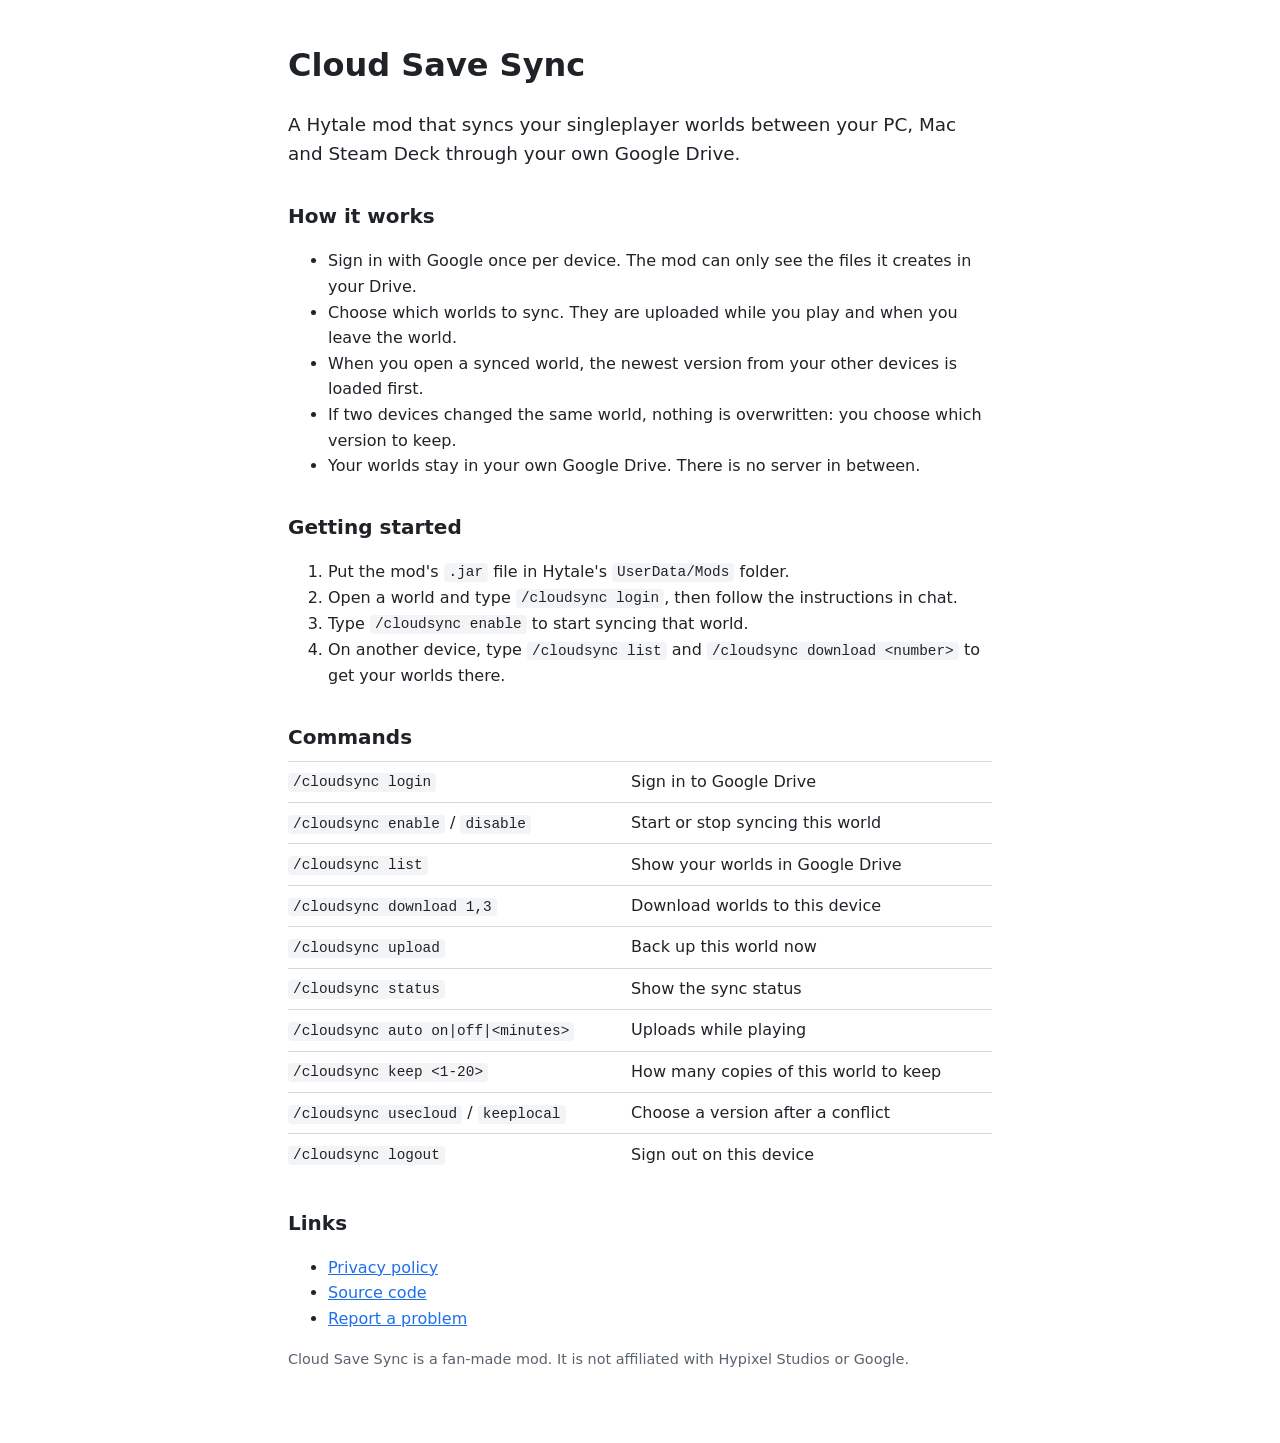
==== docs/index.html @ 91a9bd82 "Add project homepage and privacy policy Static pages in docs/ for GitHub Pages, linked from the Goog" ====
<!doctype html>
<html lang="en">
<head>
  <meta charset="utf-8">
  <meta name="viewport" content="width=device-width, initial-scale=1">
  <title>Cloud Save Sync</title>
  <meta name="description" content="A Hytale mod that syncs your singleplayer worlds between your devices through your own Google Drive.">
  <link rel="stylesheet" href="style.css">
</head>
<body>
<main>
  <h1>Cloud Save Sync</h1>
  <p class="lead">A Hytale mod that syncs your singleplayer worlds between your PC, Mac and Steam Deck through your own
    Google Drive.</p>

  <h2>How it works</h2>
  <ul>
    <li>Sign in with Google once per device. The mod can only see the files it creates in your Drive.</li>
    <li>Choose which worlds to sync. They are uploaded while you play and when you leave the world.</li>
    <li>When you open a synced world, the newest version from your other devices is loaded first.</li>
    <li>If two devices changed the same world, nothing is overwritten: you choose which version to keep.</li>
    <li>Your worlds stay in your own Google Drive. There is no server in between.</li>
  </ul>

  <h2>Getting started</h2>
  <ol>
    <li>Put the mod's <code>.jar</code> file in Hytale's <code>UserData/Mods</code> folder.</li>
    <li>Open a world and type <code>/cloudsync login</code>, then follow the instructions in chat.</li>
    <li>Type <code>/cloudsync enable</code> to start syncing that world.</li>
    <li>On another device, type <code>/cloudsync list</code> and <code>/cloudsync download &lt;number&gt;</code> to get
      your worlds there.</li>
  </ol>

  <h2>Commands</h2>
  <table>
    <tr><td><code>/cloudsync login</code></td><td>Sign in to Google Drive</td></tr>
    <tr><td><code>/cloudsync enable</code> / <code>disable</code></td><td>Start or stop syncing this world</td></tr>
    <tr><td><code>/cloudsync list</code></td><td>Show your worlds in Google Drive</td></tr>
    <tr><td><code>/cloudsync download 1,3</code></td><td>Download worlds to this device</td></tr>
    <tr><td><code>/cloudsync upload</code></td><td>Back up this world now</td></tr>
    <tr><td><code>/cloudsync status</code></td><td>Show the sync status</td></tr>
    <tr><td><code>/cloudsync auto on|off|&lt;minutes&gt;</code></td><td>Uploads while playing</td></tr>
    <tr><td><code>/cloudsync keep &lt;1-20&gt;</code></td><td>How many copies of this world to keep</td></tr>
    <tr><td><code>/cloudsync usecloud</code> / <code>keeplocal</code></td><td>Choose a version after a conflict</td></tr>
    <tr><td><code>/cloudsync logout</code></td><td>Sign out on this device</td></tr>
  </table>

  <h2>Links</h2>
  <ul>
    <li><a href="privacy.html">Privacy policy</a></li>
    <li><a href="https://github.com/komeg1/hytale-cloudsync-gdrive">Source code</a></li>
    <li><a href="https://github.com/komeg1/hytale-cloudsync-gdrive/issues">Report a problem</a></li>
  </ul>

  <p class="muted">Cloud Save Sync is a fan-made mod. It is not affiliated with Hypixel Studios or Google.</p>
</main>
</body>
</html>
---- docs/style.css ----
:root {
  --bg: #ffffff;
  --fg: #1f2328;
  --muted: #59636e;
  --accent: #1f6feb;
  --code-bg: #f3f4f6;
  --border: #d1d9e0;
}

@media (prefers-color-scheme: dark) {
  :root {
    --bg: #0d1117;
    --fg: #e6edf3;
    --muted: #9198a1;
    --accent: #4493f8;
    --code-bg: #1f2428;
    --border: #3d444d;
  }
}

body {
  margin: 0;
  background: var(--bg);
  color: var(--fg);
  font: 16px/1.6 system-ui, -apple-system, "Segoe UI", Roboto, sans-serif;
}

main {
  max-width: 44rem;
  margin: 0 auto;
  padding: 2.5rem 1rem 4rem;
}

h1 { font-size: 2rem; margin: 0 0 .5rem; }
h2 { font-size: 1.25rem; margin: 2rem 0 .5rem; }
a { color: var(--accent); }
.lead { font-size: 1.15rem; }
.muted { color: var(--muted); font-size: .9rem; }

code {
  background: var(--code-bg);
  padding: .1em .35em;
  border-radius: 4px;
  font-size: .9em;
  overflow-wrap: anywhere;
}

table { border-collapse: collapse; width: 100%; }
td { border-top: 1px solid var(--border); padding: .45rem .5rem .45rem 0; vertical-align: top; }
td:first-child { white-space: nowrap; padding-right: 1rem; }

@media (max-width: 34rem) {
  td:first-child { white-space: normal; }
}
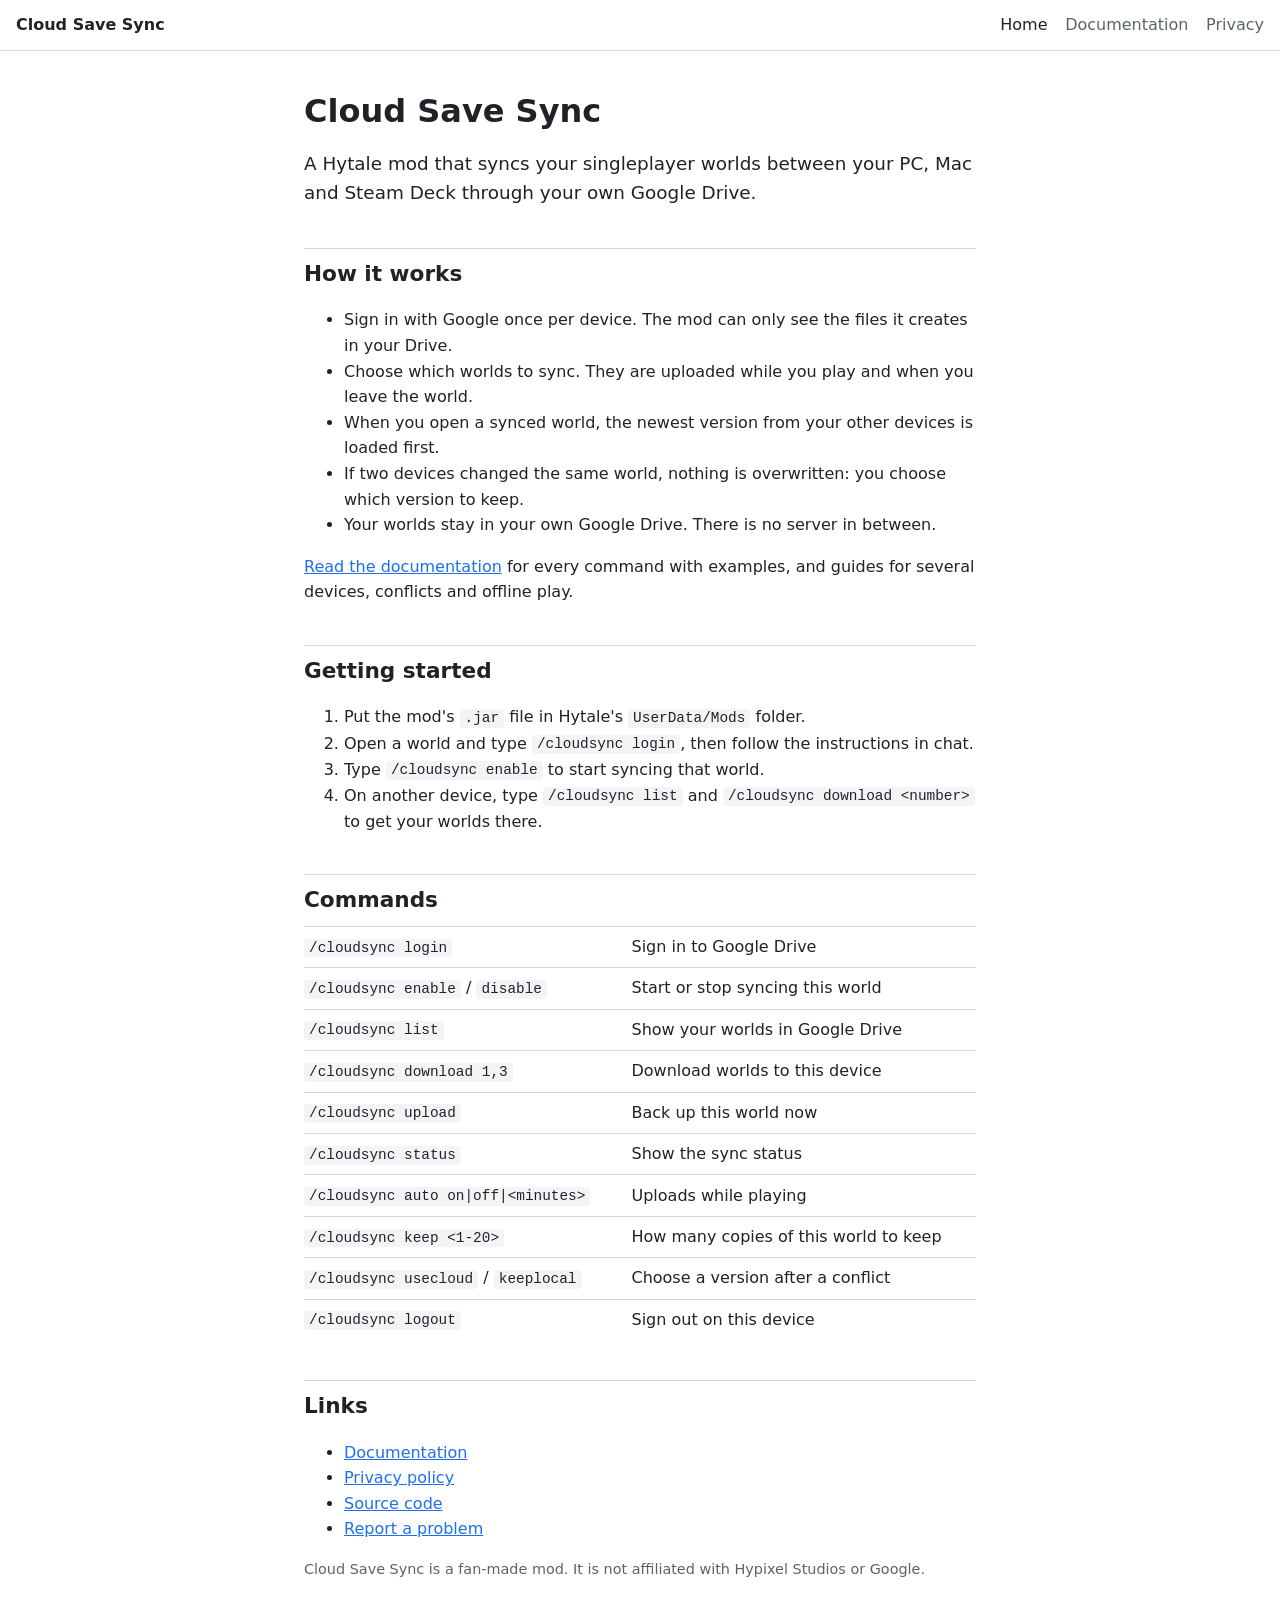
==== commit c5b16791: "Add README and documentation page - README: what the mod does, setup, every command with examples, h" ====
--- a/docs/index.html
+++ b/docs/index.html
@@ -8,6 +8,10 @@
   <link rel="stylesheet" href="style.css">
 </head>
 <body>
+<header class="site">
+  <a class="brand" href="./">Cloud Save Sync</a>
+  <nav><a href="./" aria-current="page">Home</a><a href="docs.html">Documentation</a><a href="privacy.html">Privacy</a></nav>
+</header>
 <main>
   <h1>Cloud Save Sync</h1>
   <p class="lead">A Hytale mod that syncs your singleplayer worlds between your PC, Mac and Steam Deck through your own
@@ -21,6 +25,9 @@
     <li>If two devices changed the same world, nothing is overwritten: you choose which version to keep.</li>
     <li>Your worlds stay in your own Google Drive. There is no server in between.</li>
   </ul>
+
+  <p><a href="docs.html">Read the documentation</a> for every command with examples, and guides for
+    several devices, conflicts and offline play.</p>
 
   <h2>Getting started</h2>
   <ol>
@@ -47,6 +54,7 @@
 
   <h2>Links</h2>
   <ul>
+    <li><a href="docs.html">Documentation</a></li>
     <li><a href="privacy.html">Privacy policy</a></li>
     <li><a href="https://github.com/komeg1/hytale-cloudsync-gdrive">Source code</a></li>
     <li><a href="https://github.com/komeg1/hytale-cloudsync-gdrive/issues">Report a problem</a></li>
--- a/docs/style.css
+++ b/docs/style.css
@@ -5,6 +5,10 @@
   --accent: #1f6feb;
   --code-bg: #f3f4f6;
   --border: #d1d9e0;
+  --chat-bg: #1c2230;
+  --chat-fg: #e6edf3;
+  --chat-tag: #5fa8ff;
+  --note-bg: #eef5ff;
 }
 
 @media (prefers-color-scheme: dark) {
@@ -15,8 +19,14 @@
     --accent: #4493f8;
     --code-bg: #1f2428;
     --border: #3d444d;
+    --chat-bg: #161b22;
+    --chat-fg: #e6edf3;
+    --chat-tag: #79b8ff;
+    --note-bg: #121d2f;
   }
 }
+
+* { box-sizing: border-box; }
 
 body {
   margin: 0;
@@ -31,8 +41,10 @@
   padding: 2.5rem 1rem 4rem;
 }
 
-h1 { font-size: 2rem; margin: 0 0 .5rem; }
-h2 { font-size: 1.25rem; margin: 2rem 0 .5rem; }
+h1 { font-size: 2rem; margin: 0 0 .5rem; line-height: 1.25; }
+h2 { font-size: 1.35rem; margin: 2.5rem 0 .5rem; padding-top: .5rem; border-top: 1px solid var(--border); }
+h3 { font-size: 1.05rem; margin: 1.75rem 0 .35rem; }
+h2, h3 { scroll-margin-top: 4.5rem; }
 a { color: var(--accent); }
 .lead { font-size: 1.15rem; }
 .muted { color: var(--muted); font-size: .9rem; }
@@ -45,10 +57,110 @@
   overflow-wrap: anywhere;
 }
 
-table { border-collapse: collapse; width: 100%; }
+table { border-collapse: collapse; width: 100%; margin: .5rem 0 1rem; }
 td { border-top: 1px solid var(--border); padding: .45rem .5rem .45rem 0; vertical-align: top; }
 td:first-child { white-space: nowrap; padding-right: 1rem; }
 
+/* ---- header ---- */
+
+header.site {
+  position: sticky;
+  top: 0;
+  z-index: 10;
+  display: flex;
+  flex-wrap: wrap;
+  align-items: center;
+  justify-content: space-between;
+  gap: .5rem 1.25rem;
+  padding: .75rem 1rem;
+  background: var(--bg);
+  border-bottom: 1px solid var(--border);
+}
+
+header.site .brand { font-weight: 700; color: var(--fg); text-decoration: none; }
+header.site nav { display: flex; gap: 1.1rem; }
+header.site nav a { text-decoration: none; color: var(--muted); }
+header.site nav a:hover, header.site nav a[aria-current="page"] { color: var(--fg); }
+
+/* ---- documentation layout ---- */
+
+.docs {
+  display: grid;
+  grid-template-columns: 15rem minmax(0, 1fr);
+  gap: 2rem;
+  max-width: 68rem;
+  margin: 0 auto;
+  padding: 0 1rem;
+}
+
+.docs main { padding-left: 0; padding-right: 0; margin: 0; max-width: 46rem; }
+
+.docs aside details {
+  position: sticky;
+  top: 4.5rem;
+  max-height: calc(100vh - 5.5rem);
+  overflow-y: auto;
+  padding: 2.5rem 0 1rem;
+}
+
+.docs aside summary {
+  font-weight: 600;
+  cursor: pointer;
+  margin-bottom: .5rem;
+}
+
+.toc { display: flex; flex-direction: column; }
+.toc p {
+  margin: 1rem 0 .25rem;
+  font-size: .8rem;
+  text-transform: uppercase;
+  letter-spacing: .04em;
+  color: var(--muted);
+}
+.toc a {
+  padding: .15rem 0 .15rem .75rem;
+  border-left: 2px solid var(--border);
+  color: var(--fg);
+  text-decoration: none;
+  font-size: .95rem;
+}
+.toc a:hover { border-left-color: var(--accent); color: var(--accent); }
+
+/* ---- chat examples and notes ---- */
+
+pre.chat {
+  background: var(--chat-bg);
+  color: var(--chat-fg);
+  padding: .85rem 1rem;
+  border-radius: 8px;
+  font: .85rem/1.55 ui-monospace, SFMono-Regular, Consolas, "Liberation Mono", monospace;
+  white-space: pre-wrap;
+  overflow-wrap: anywhere;
+}
+pre.chat .you { color: var(--chat-tag); font-weight: 600; }
+
+.note {
+  background: var(--note-bg);
+  border-left: 3px solid var(--accent);
+  padding: .65rem .9rem;
+  border-radius: 4px;
+  margin: 1rem 0;
+}
+
+/* ---- narrow screens ---- */
+
+@media (max-width: 52rem) {
+  .docs { grid-template-columns: minmax(0, 1fr); gap: 0; }
+  .docs aside details {
+    position: static;
+    max-height: none;
+    padding: 1rem 0 0;
+    border-bottom: 1px solid var(--border);
+  }
+  .docs main { padding-top: 1.5rem; }
+}
+
 @media (max-width: 34rem) {
   td:first-child { white-space: normal; }
+  header.site nav { gap: .9rem; }
 }
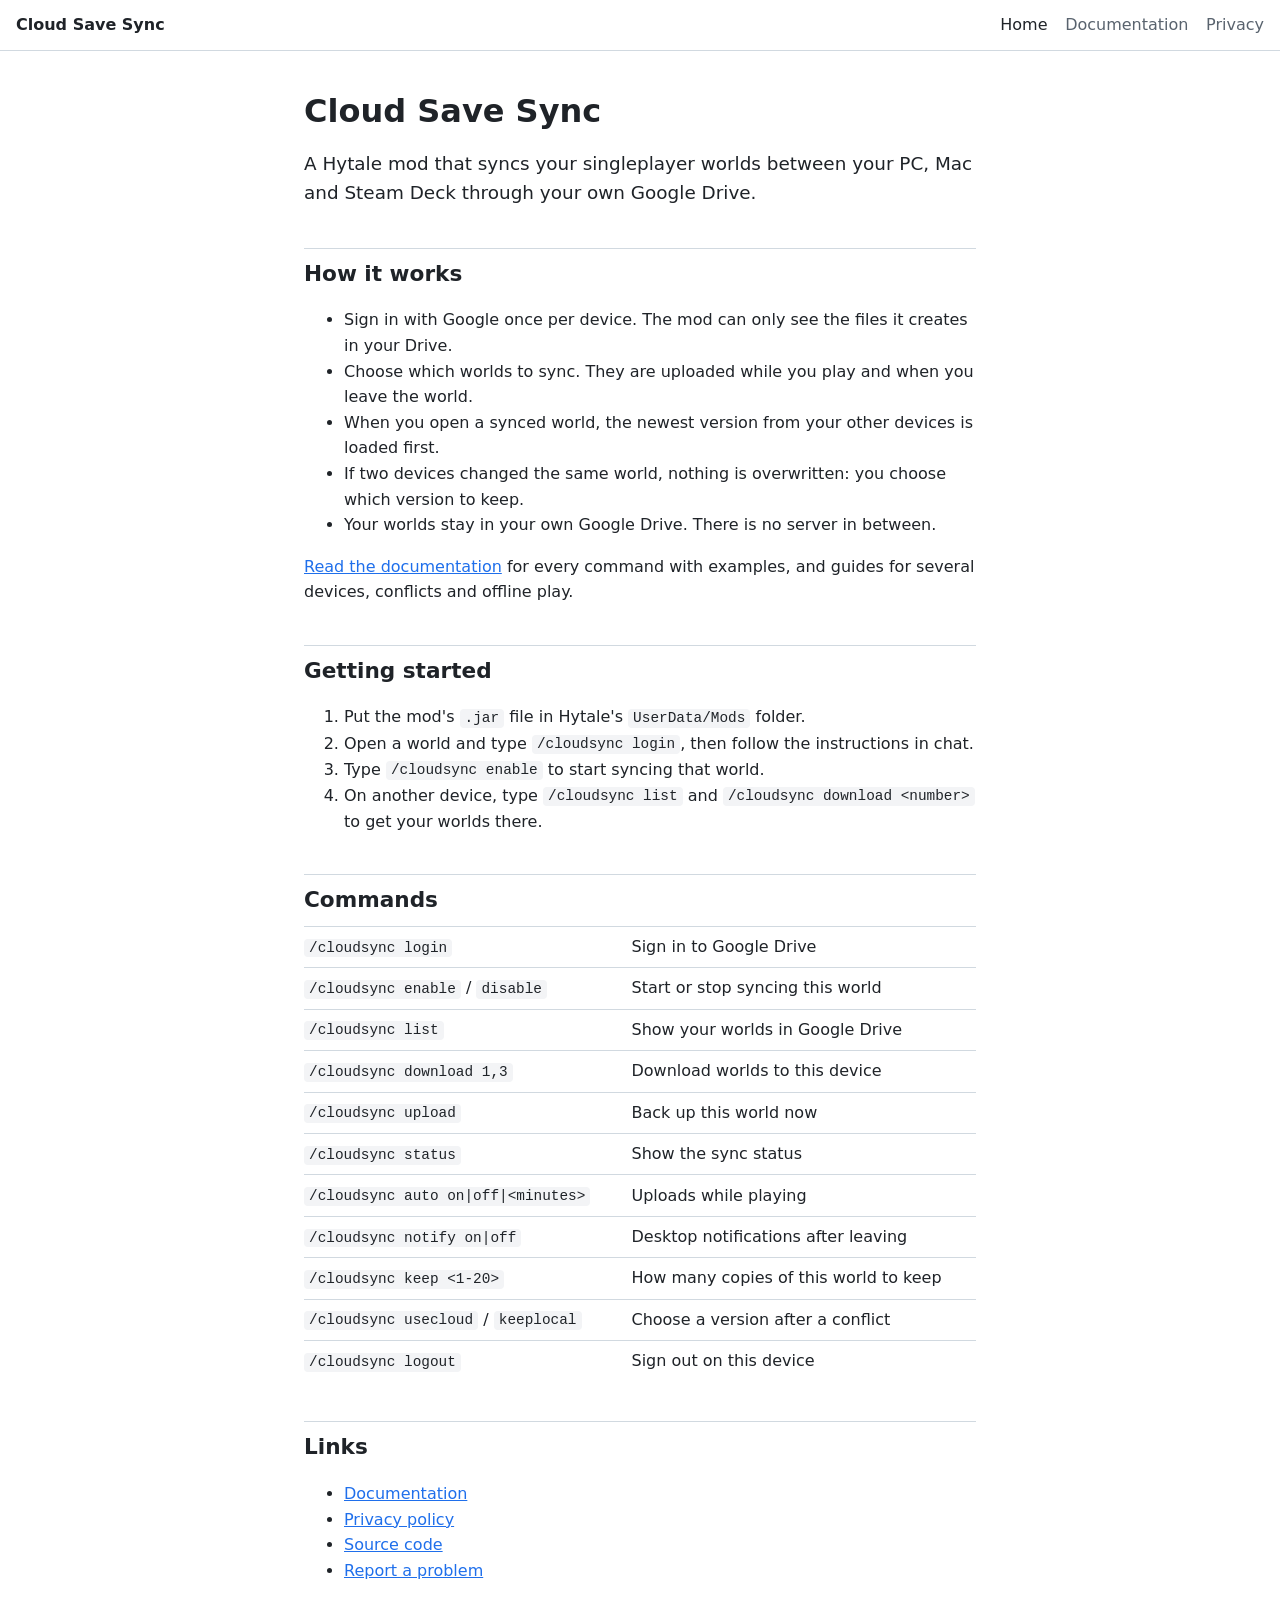
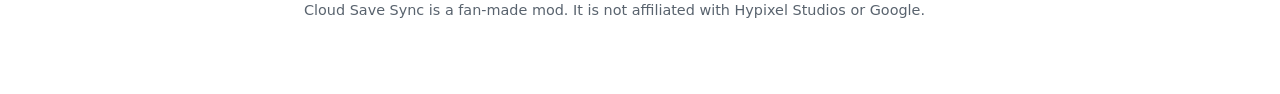
==== commit 30c6962d: "Show desktop notifications for the upload after leaving a world" ====
--- a/docs/index.html
+++ b/docs/index.html
@@ -5,7 +5,7 @@
   <meta name="viewport" content="width=device-width, initial-scale=1">
   <title>Cloud Save Sync</title>
   <meta name="description" content="A Hytale mod that syncs your singleplayer worlds between your devices through your own Google Drive.">
-  <link rel="stylesheet" href="style.css">
+  <link rel="stylesheet" href="style.css?v=2">
 </head>
 <body>
 <header class="site">
@@ -47,6 +47,7 @@
     <tr><td><code>/cloudsync upload</code></td><td>Back up this world now</td></tr>
     <tr><td><code>/cloudsync status</code></td><td>Show the sync status</td></tr>
     <tr><td><code>/cloudsync auto on|off|&lt;minutes&gt;</code></td><td>Uploads while playing</td></tr>
+    <tr><td><code>/cloudsync notify on|off</code></td><td>Desktop notifications after leaving</td></tr>
     <tr><td><code>/cloudsync keep &lt;1-20&gt;</code></td><td>How many copies of this world to keep</td></tr>
     <tr><td><code>/cloudsync usecloud</code> / <code>keeplocal</code></td><td>Choose a version after a conflict</td></tr>
     <tr><td><code>/cloudsync logout</code></td><td>Sign out on this device</td></tr>
--- a/docs/style.css
+++ b/docs/style.css
@@ -1,3 +1,4 @@
+/* When changing this file, bump ?v= in the <link> tags of the HTML pages so browsers reload it. */
 :root {
   --bg: #ffffff;
   --fg: #1f2328;
